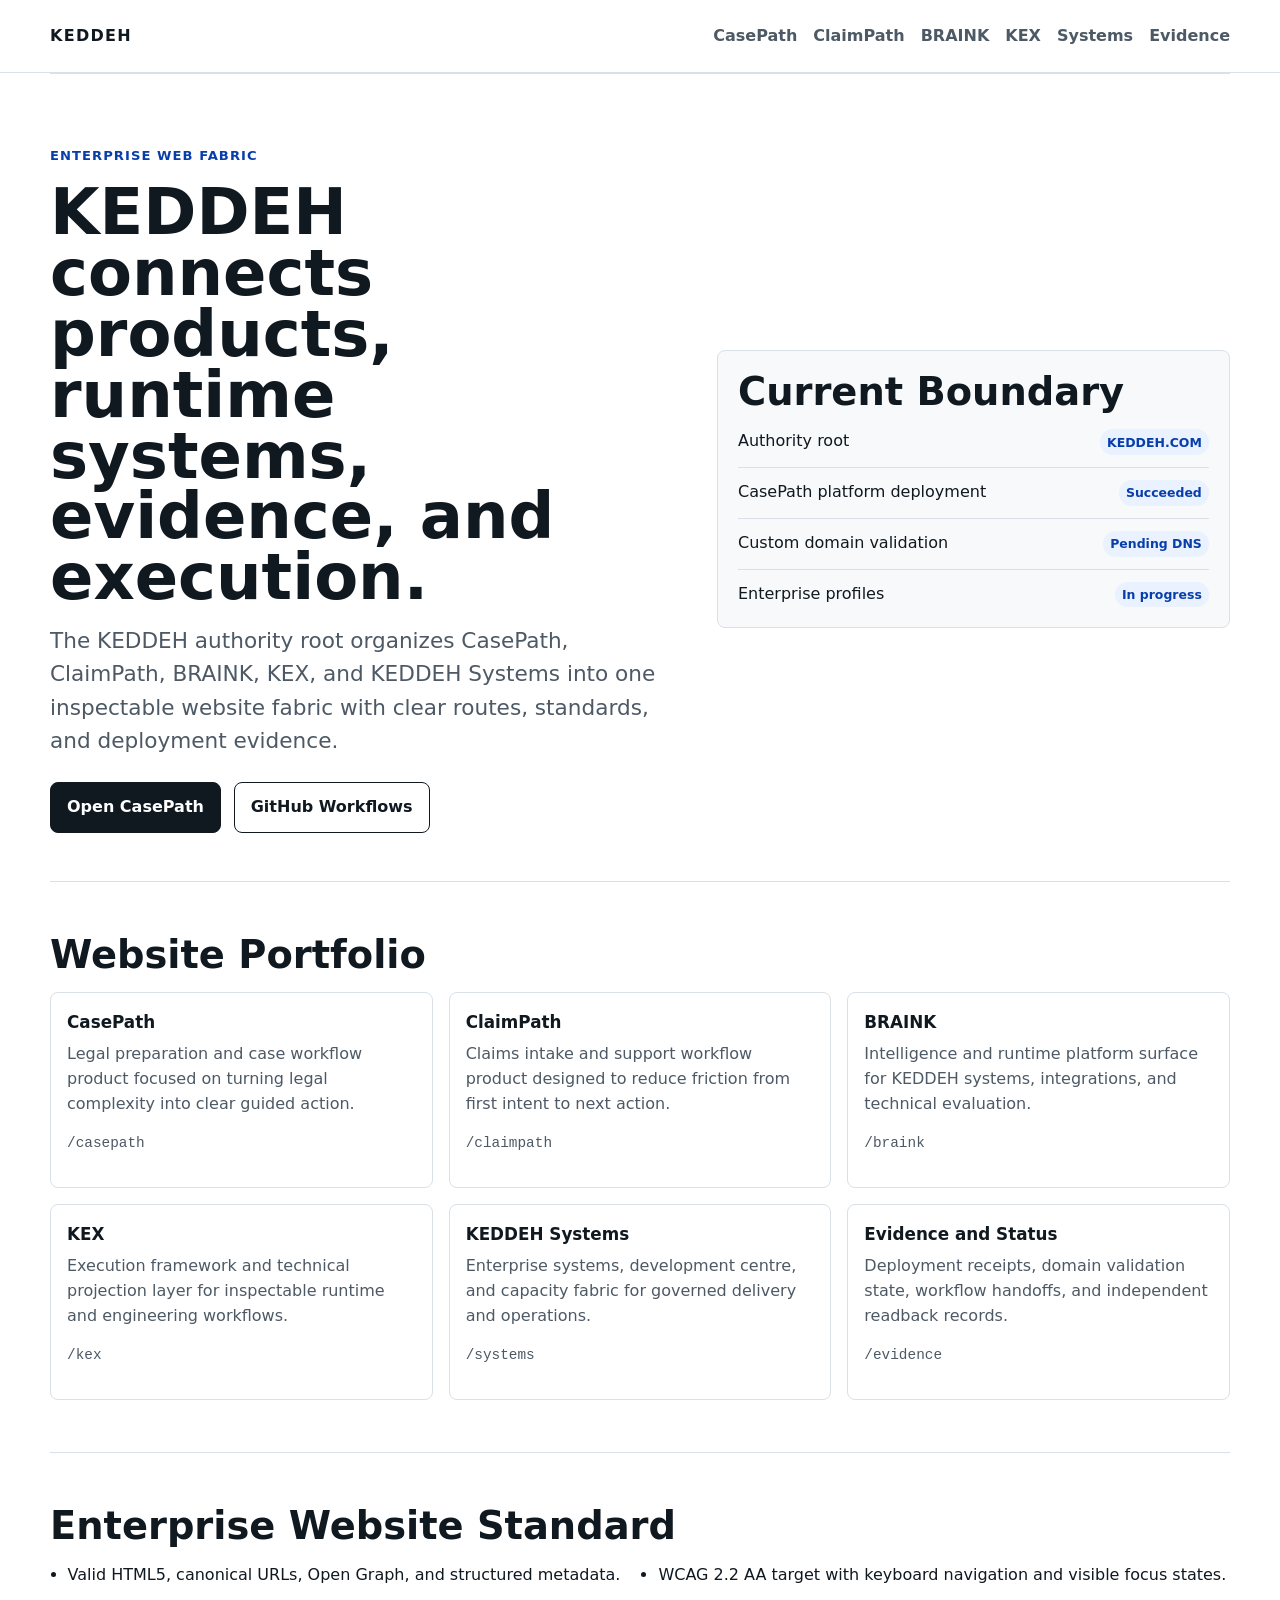
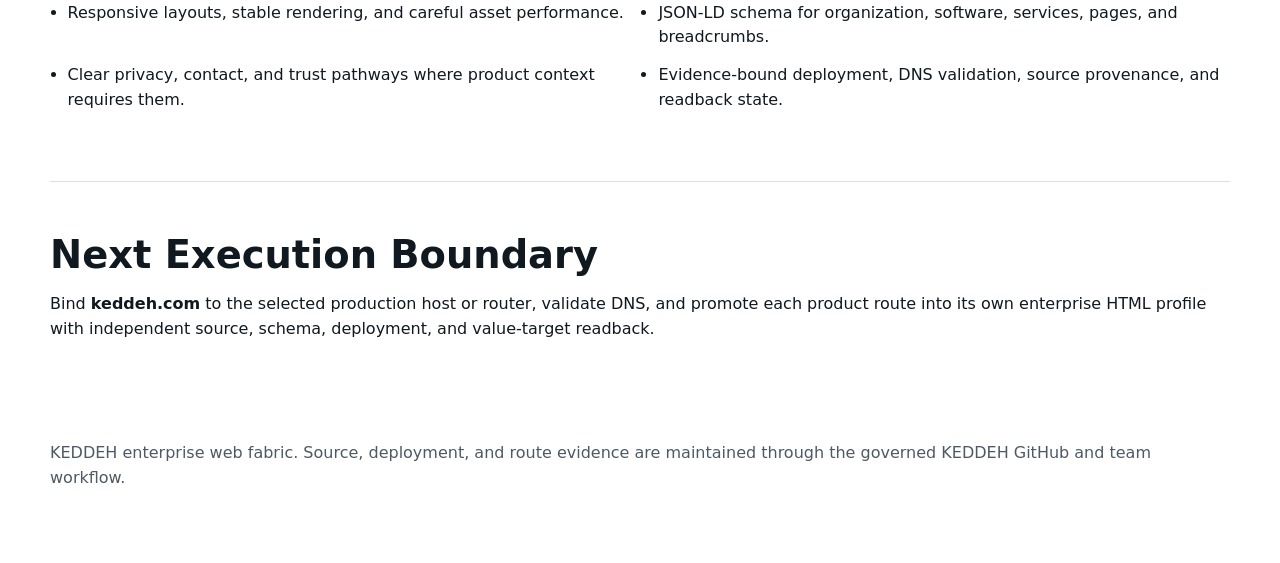
==== keddeh-web-fabric/keddeh.com/index.html @ a4ac2c2a "Implement KEDDEH.com enterprise root HTML profile" ====
<!doctype html>
<html lang="en-AU">
<head>
  <meta charset="utf-8">
  <meta name="viewport" content="width=device-width, initial-scale=1">
  <title>KEDDEH | Enterprise Web Fabric</title>
  <meta name="description" content="KEDDEH is the parent authority for CasePath, ClaimPath, BRAINK, KEX, and the KEDDEH Systems web fabric.">
  <link rel="canonical" href="https://keddeh.com/">
  <meta name="robots" content="index,follow">
  <meta property="og:type" content="website">
  <meta property="og:title" content="KEDDEH | Enterprise Web Fabric">
  <meta property="og:description" content="The KEDDEH authority root connecting products, runtime platforms, evidence, workflows, and systems.">
  <meta property="og:url" content="https://keddeh.com/">
  <meta name="twitter:card" content="summary_large_image">
  <meta name="theme-color" content="#101820">
  <script type="application/ld+json">
  {
    "@context": "https://schema.org",
    "@graph": [
      {
        "@type": "Organization",
        "@id": "https://keddeh.com/#organization",
        "name": "KEDDEH",
        "url": "https://keddeh.com/",
        "brand": [
          { "@type": "Brand", "name": "CasePath" },
          { "@type": "Brand", "name": "ClaimPath" },
          { "@type": "Brand", "name": "BRAINK" },
          { "@type": "Brand", "name": "KEX" },
          { "@type": "Brand", "name": "KEDDEH Systems" }
        ]
      },
      {
        "@type": "WebSite",
        "@id": "https://keddeh.com/#website",
        "name": "KEDDEH",
        "url": "https://keddeh.com/",
        "publisher": { "@id": "https://keddeh.com/#organization" }
      },
      {
        "@type": "WebPage",
        "@id": "https://keddeh.com/#webpage",
        "name": "KEDDEH Enterprise Web Fabric",
        "url": "https://keddeh.com/",
        "isPartOf": { "@id": "https://keddeh.com/#website" },
        "about": { "@id": "https://keddeh.com/#organization" }
      },
      {
        "@type": "BreadcrumbList",
        "@id": "https://keddeh.com/#breadcrumbs",
        "itemListElement": [
          { "@type": "ListItem", "position": 1, "name": "KEDDEH", "item": "https://keddeh.com/" }
        ]
      }
    ]
  }
  </script>
  <style>
    :root {
      color-scheme: light;
      --ink: #101820;
      --muted: #4d5965;
      --line: #d9e0e7;
      --panel: #f7f9fb;
      --accent: #0b5fff;
      --accent-dark: #073eaa;
      --white: #ffffff;
      font-family: Inter, ui-sans-serif, system-ui, -apple-system, BlinkMacSystemFont, "Segoe UI", sans-serif;
    }
    * { box-sizing: border-box; }
    body { margin: 0; color: var(--ink); background: var(--white); line-height: 1.55; }
    a { color: var(--accent-dark); }
    .skip-link { position: absolute; left: -999px; top: 0; background: var(--ink); color: var(--white); padding: .75rem 1rem; z-index: 10; }
    .skip-link:focus { left: 1rem; top: 1rem; }
    header { border-bottom: 1px solid var(--line); background: rgba(255,255,255,.96); position: sticky; top: 0; z-index: 5; }
    .nav, main, footer { width: min(1180px, calc(100% - 32px)); margin: 0 auto; }
    .nav { display: flex; align-items: center; justify-content: space-between; gap: 1rem; min-height: 72px; }
    .brand { font-weight: 800; letter-spacing: .08em; text-decoration: none; color: var(--ink); }
    nav ul { display: flex; flex-wrap: wrap; gap: .75rem 1rem; list-style: none; margin: 0; padding: 0; }
    nav a { text-decoration: none; color: var(--muted); font-weight: 650; }
    nav a:focus, nav a:hover { color: var(--ink); text-decoration: underline; text-underline-offset: 4px; }
    .hero { padding: 72px 0 48px; display: grid; grid-template-columns: minmax(0, 1.1fr) minmax(280px, .9fr); gap: 40px; align-items: center; }
    .eyebrow { color: var(--accent-dark); font-weight: 750; text-transform: uppercase; letter-spacing: .08em; font-size: .82rem; }
    h1 { font-size: clamp(2.4rem, 5vw, 5rem); line-height: .95; margin: .4rem 0 1rem; letter-spacing: 0; }
    h2 { font-size: clamp(1.7rem, 3vw, 2.5rem); line-height: 1.1; margin: 0 0 1rem; }
    h3 { margin: 0 0 .45rem; font-size: 1.05rem; }
    p { margin: 0 0 1rem; }
    .lead { font-size: clamp(1.1rem, 2vw, 1.35rem); color: var(--muted); max-width: 62ch; }
    .actions { display: flex; flex-wrap: wrap; gap: .8rem; margin-top: 1.5rem; }
    .button { display: inline-flex; align-items: center; justify-content: center; min-height: 44px; border-radius: 8px; padding: .75rem 1rem; font-weight: 750; text-decoration: none; border: 1px solid var(--ink); }
    .button.primary { background: var(--ink); color: var(--white); }
    .button.secondary { background: var(--white); color: var(--ink); }
    .status-panel { border: 1px solid var(--line); border-radius: 8px; padding: 1.25rem; background: var(--panel); }
    .status-list { display: grid; gap: .75rem; margin: 0; padding: 0; list-style: none; }
    .status-list li { display: flex; justify-content: space-between; gap: 1rem; padding-bottom: .75rem; border-bottom: 1px solid var(--line); }
    .status-list li:last-child { border-bottom: 0; padding-bottom: 0; }
    .tag { font-size: .78rem; font-weight: 800; padding: .2rem .45rem; border-radius: 999px; background: #eaf1ff; color: var(--accent-dark); white-space: nowrap; }
    section { padding: 52px 0; border-top: 1px solid var(--line); }
    .grid { display: grid; grid-template-columns: repeat(3, minmax(0, 1fr)); gap: 1rem; }
    .card { border: 1px solid var(--line); border-radius: 8px; padding: 1rem; background: var(--white); }
    .card p { color: var(--muted); }
    .route { font-family: ui-monospace, SFMono-Regular, Menlo, Consolas, monospace; font-size: .9rem; color: var(--accent-dark); overflow-wrap: anywhere; }
    .standards { display: grid; grid-template-columns: repeat(2, minmax(0, 1fr)); gap: .8rem 1.2rem; padding-left: 1.1rem; }
    footer { padding: 32px 0 56px; color: var(--muted); }
    @media (max-width: 820px) {
      .hero { grid-template-columns: 1fr; padding-top: 40px; }
      .grid { grid-template-columns: 1fr; }
      .standards { grid-template-columns: 1fr; }
      .nav { align-items: flex-start; flex-direction: column; padding: 1rem 0; }
    }
  </style>
</head>
<body>
  <a class="skip-link" href="#main">Skip to content</a>
  <header>
    <div class="nav" aria-label="Primary navigation">
      <a class="brand" href="/">KEDDEH</a>
      <nav>
        <ul>
          <li><a href="/casepath">CasePath</a></li>
          <li><a href="/claimpath">ClaimPath</a></li>
          <li><a href="/braink">BRAINK</a></li>
          <li><a href="/kex">KEX</a></li>
          <li><a href="/systems">Systems</a></li>
          <li><a href="/evidence">Evidence</a></li>
        </ul>
      </nav>
    </div>
  </header>
  <main id="main">
    <section class="hero" aria-labelledby="page-title">
      <div>
        <p class="eyebrow">Enterprise web fabric</p>
        <h1 id="page-title">KEDDEH connects products, runtime systems, evidence, and execution.</h1>
        <p class="lead">The KEDDEH authority root organizes CasePath, ClaimPath, BRAINK, KEX, and KEDDEH Systems into one inspectable website fabric with clear routes, standards, and deployment evidence.</p>
        <div class="actions" aria-label="Primary actions">
          <a class="button primary" href="/casepath">Open CasePath</a>
          <a class="button secondary" href="/workflows/github-agentic-access">GitHub Workflows</a>
        </div>
      </div>
      <aside class="status-panel" aria-label="Deployment status summary">
        <h2>Current Boundary</h2>
        <ul class="status-list">
          <li><span>Authority root</span><span class="tag">KEDDEH.COM</span></li>
          <li><span>CasePath platform deployment</span><span class="tag">Succeeded</span></li>
          <li><span>Custom domain validation</span><span class="tag">Pending DNS</span></li>
          <li><span>Enterprise profiles</span><span class="tag">In progress</span></li>
        </ul>
      </aside>
    </section>

    <section aria-labelledby="portfolio-title">
      <h2 id="portfolio-title">Website Portfolio</h2>
      <div class="grid">
        <article class="card">
          <h3>CasePath</h3>
          <p>Legal preparation and case workflow product focused on turning legal complexity into clear guided action.</p>
          <p class="route">/casepath</p>
        </article>
        <article class="card">
          <h3>ClaimPath</h3>
          <p>Claims intake and support workflow product designed to reduce friction from first intent to next action.</p>
          <p class="route">/claimpath</p>
        </article>
        <article class="card">
          <h3>BRAINK</h3>
          <p>Intelligence and runtime platform surface for KEDDEH systems, integrations, and technical evaluation.</p>
          <p class="route">/braink</p>
        </article>
        <article class="card">
          <h3>KEX</h3>
          <p>Execution framework and technical projection layer for inspectable runtime and engineering workflows.</p>
          <p class="route">/kex</p>
        </article>
        <article class="card">
          <h3>KEDDEH Systems</h3>
          <p>Enterprise systems, development centre, and capacity fabric for governed delivery and operations.</p>
          <p class="route">/systems</p>
        </article>
        <article class="card">
          <h3>Evidence and Status</h3>
          <p>Deployment receipts, domain validation state, workflow handoffs, and independent readback records.</p>
          <p class="route">/evidence</p>
        </article>
      </div>
    </section>

    <section aria-labelledby="standards-title">
      <h2 id="standards-title">Enterprise Website Standard</h2>
      <ul class="standards">
        <li>Valid HTML5, canonical URLs, Open Graph, and structured metadata.</li>
        <li>WCAG 2.2 AA target with keyboard navigation and visible focus states.</li>
        <li>Responsive layouts, stable rendering, and careful asset performance.</li>
        <li>JSON-LD schema for organization, software, services, pages, and breadcrumbs.</li>
        <li>Clear privacy, contact, and trust pathways where product context requires them.</li>
        <li>Evidence-bound deployment, DNS validation, source provenance, and readback state.</li>
      </ul>
    </section>

    <section aria-labelledby="next-title">
      <h2 id="next-title">Next Execution Boundary</h2>
      <p>Bind <strong>keddeh.com</strong> to the selected production host or router, validate DNS, and promote each product route into its own enterprise HTML profile with independent source, schema, deployment, and value-target readback.</p>
    </section>
  </main>
  <footer>
    <p>KEDDEH enterprise web fabric. Source, deployment, and route evidence are maintained through the governed KEDDEH GitHub and team workflow.</p>
  </footer>
</body>
</html>
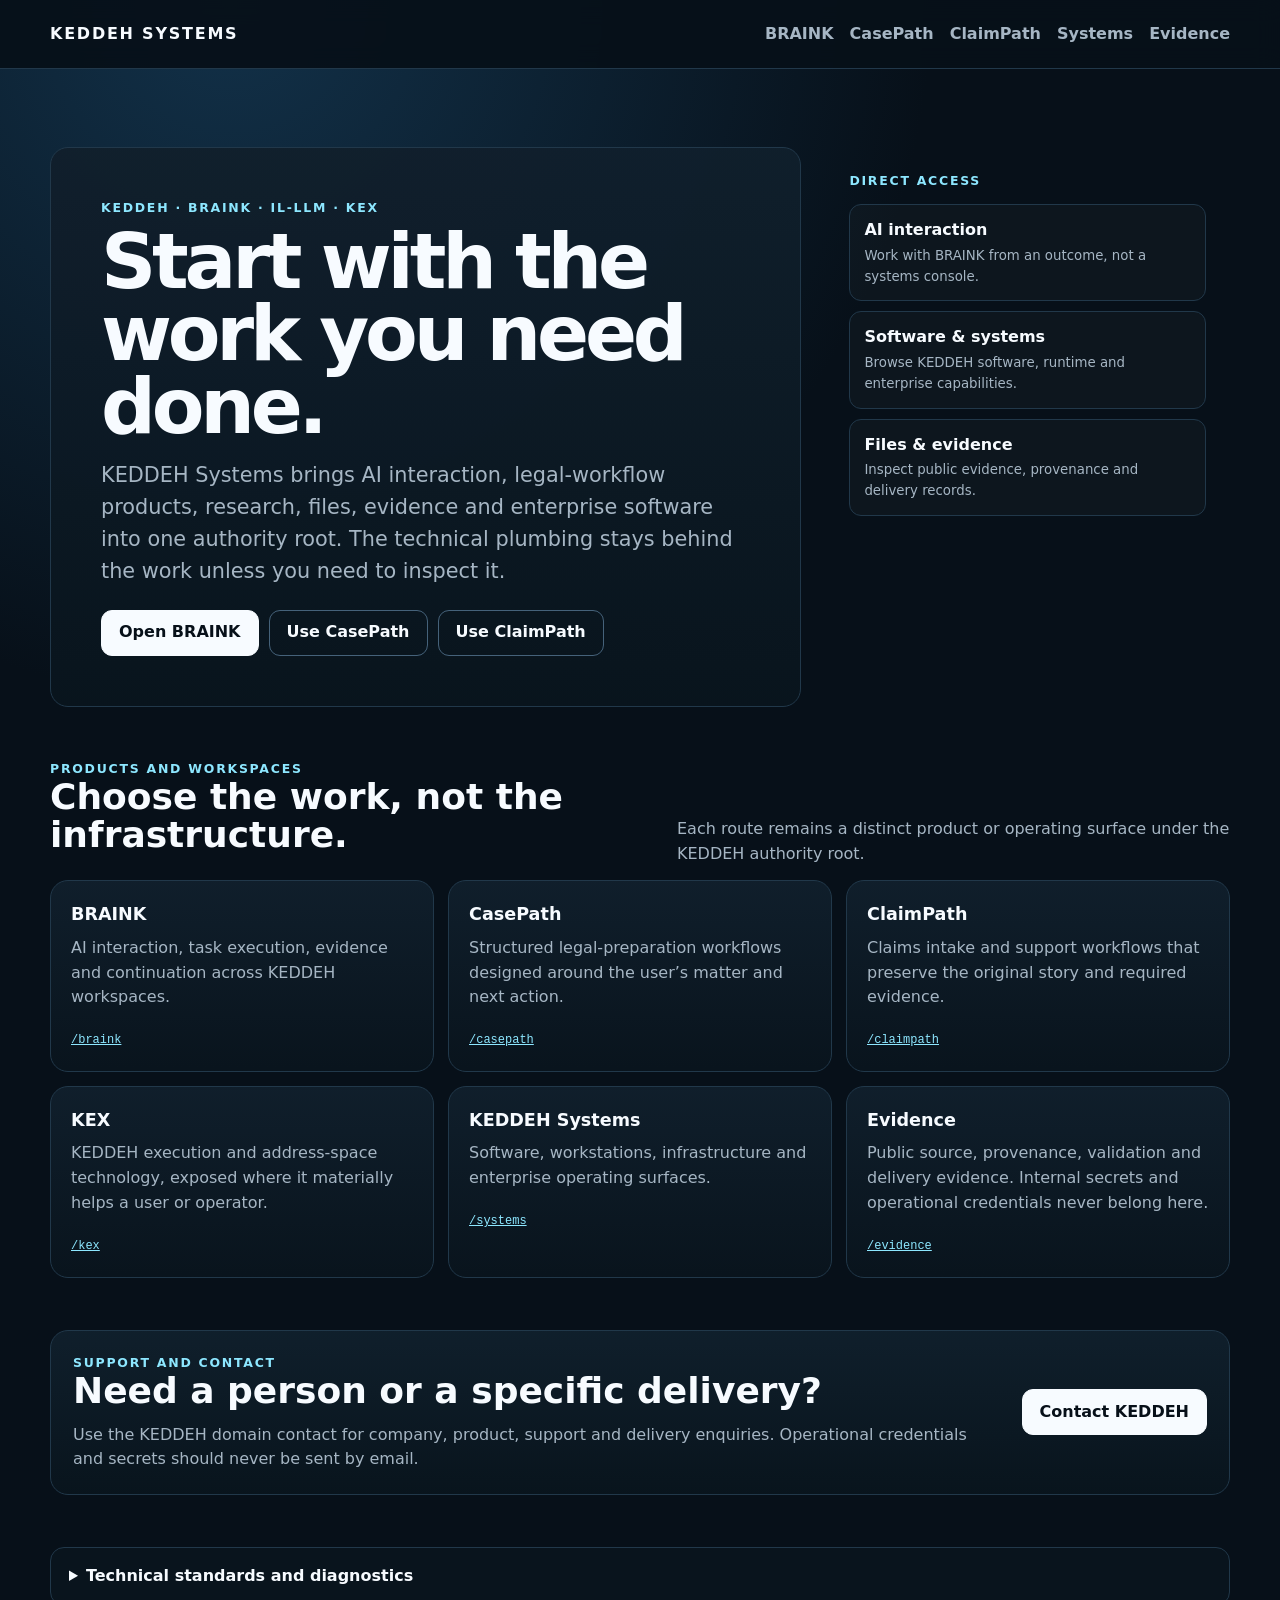
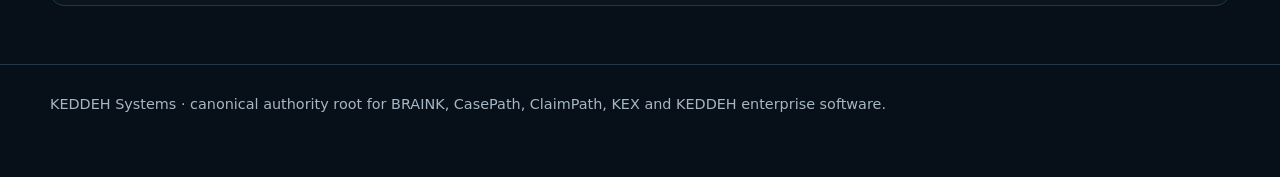
==== commit 70c1a940: "feat: overhaul actual keddeh.com frontage around user workflows" ====
--- a/keddeh-web-fabric/keddeh.com/index.html
+++ b/keddeh-web-fabric/keddeh.com/index.html
@@ -3,207 +3,232 @@
 <head>
   <meta charset="utf-8">
   <meta name="viewport" content="width=device-width, initial-scale=1">
-  <title>KEDDEH | Enterprise Web Fabric</title>
-  <meta name="description" content="KEDDEH is the parent authority for CasePath, ClaimPath, BRAINK, KEX, and the KEDDEH Systems web fabric.">
+  <title>KEDDEH Systems | BRAINK, CasePath, ClaimPath and KEX</title>
+  <meta name="description" content="KEDDEH Systems is the authority root for BRAINK, CasePath, ClaimPath, KEX and KEDDEH enterprise software. Start with the work you need done, then move into the relevant product, service or evidence surface.">
   <link rel="canonical" href="https://keddeh.com/">
   <meta name="robots" content="index,follow">
   <meta property="og:type" content="website">
-  <meta property="og:title" content="KEDDEH | Enterprise Web Fabric">
-  <meta property="og:description" content="The KEDDEH authority root connecting products, runtime platforms, evidence, workflows, and systems.">
+  <meta property="og:title" content="KEDDEH Systems">
+  <meta property="og:description" content="BRAINK, CasePath, ClaimPath, KEX and KEDDEH enterprise software from one authority root.">
   <meta property="og:url" content="https://keddeh.com/">
   <meta name="twitter:card" content="summary_large_image">
-  <meta name="theme-color" content="#101820">
+  <meta name="theme-color" content="#071019">
   <script type="application/ld+json">
   {
-    "@context": "https://schema.org",
-    "@graph": [
-      {
-        "@type": "Organization",
-        "@id": "https://keddeh.com/#organization",
-        "name": "KEDDEH",
-        "url": "https://keddeh.com/",
-        "brand": [
-          { "@type": "Brand", "name": "CasePath" },
-          { "@type": "Brand", "name": "ClaimPath" },
-          { "@type": "Brand", "name": "BRAINK" },
-          { "@type": "Brand", "name": "KEX" },
-          { "@type": "Brand", "name": "KEDDEH Systems" }
+    "@context":"https://schema.org",
+    "@graph":[
+      {
+        "@type":"Organization",
+        "@id":"https://keddeh.com/#organization",
+        "name":"KEDDEH Systems",
+        "url":"https://keddeh.com/",
+        "email":"aboudy@keddeh.com",
+        "brand":[
+          {"@type":"Brand","name":"BRAINK"},
+          {"@type":"Brand","name":"CasePath"},
+          {"@type":"Brand","name":"ClaimPath"},
+          {"@type":"Brand","name":"KEX"}
         ]
       },
       {
-        "@type": "WebSite",
-        "@id": "https://keddeh.com/#website",
-        "name": "KEDDEH",
-        "url": "https://keddeh.com/",
-        "publisher": { "@id": "https://keddeh.com/#organization" }
-      },
-      {
-        "@type": "WebPage",
-        "@id": "https://keddeh.com/#webpage",
-        "name": "KEDDEH Enterprise Web Fabric",
-        "url": "https://keddeh.com/",
-        "isPartOf": { "@id": "https://keddeh.com/#website" },
-        "about": { "@id": "https://keddeh.com/#organization" }
-      },
-      {
-        "@type": "BreadcrumbList",
-        "@id": "https://keddeh.com/#breadcrumbs",
-        "itemListElement": [
-          { "@type": "ListItem", "position": 1, "name": "KEDDEH", "item": "https://keddeh.com/" }
+        "@type":"WebSite",
+        "@id":"https://keddeh.com/#website",
+        "name":"KEDDEH Systems",
+        "url":"https://keddeh.com/",
+        "publisher":{"@id":"https://keddeh.com/#organization"}
+      },
+      {
+        "@type":"WebPage",
+        "@id":"https://keddeh.com/#webpage",
+        "name":"KEDDEH Systems",
+        "url":"https://keddeh.com/",
+        "isPartOf":{"@id":"https://keddeh.com/#website"},
+        "about":{"@id":"https://keddeh.com/#organization"}
+      },
+      {
+        "@type":"BreadcrumbList",
+        "@id":"https://keddeh.com/#breadcrumbs",
+        "itemListElement":[
+          {"@type":"ListItem","position":1,"name":"KEDDEH Systems","item":"https://keddeh.com/"}
         ]
+      },
+      {
+        "@type":"Service",
+        "@id":"https://keddeh.com/#braink-service",
+        "name":"BRAINK",
+        "provider":{"@id":"https://keddeh.com/#organization"},
+        "url":"https://keddeh.com/braink"
       }
     ]
   }
   </script>
   <style>
-    :root {
-      color-scheme: light;
-      --ink: #101820;
-      --muted: #4d5965;
-      --line: #d9e0e7;
-      --panel: #f7f9fb;
-      --accent: #0b5fff;
-      --accent-dark: #073eaa;
-      --white: #ffffff;
-      font-family: Inter, ui-sans-serif, system-ui, -apple-system, BlinkMacSystemFont, "Segoe UI", sans-serif;
+    :root{
+      color-scheme:dark;
+      --bg:#071019;
+      --panel:#0d1822;
+      --panel2:#101f2c;
+      --ink:#f7fbff;
+      --muted:#a6b6c4;
+      --line:#21384a;
+      --accent:#8de7ff;
+      --accent2:#c8f3ff;
+      --focus:#f4d35e;
+      font-family:Inter,ui-sans-serif,system-ui,-apple-system,BlinkMacSystemFont,"Segoe UI",sans-serif
     }
-    * { box-sizing: border-box; }
-    body { margin: 0; color: var(--ink); background: var(--white); line-height: 1.55; }
-    a { color: var(--accent-dark); }
-    .skip-link { position: absolute; left: -999px; top: 0; background: var(--ink); color: var(--white); padding: .75rem 1rem; z-index: 10; }
-    .skip-link:focus { left: 1rem; top: 1rem; }
-    header { border-bottom: 1px solid var(--line); background: rgba(255,255,255,.96); position: sticky; top: 0; z-index: 5; }
-    .nav, main, footer { width: min(1180px, calc(100% - 32px)); margin: 0 auto; }
-    .nav { display: flex; align-items: center; justify-content: space-between; gap: 1rem; min-height: 72px; }
-    .brand { font-weight: 800; letter-spacing: .08em; text-decoration: none; color: var(--ink); }
-    nav ul { display: flex; flex-wrap: wrap; gap: .75rem 1rem; list-style: none; margin: 0; padding: 0; }
-    nav a { text-decoration: none; color: var(--muted); font-weight: 650; }
-    nav a:focus, nav a:hover { color: var(--ink); text-decoration: underline; text-underline-offset: 4px; }
-    .hero { padding: 72px 0 48px; display: grid; grid-template-columns: minmax(0, 1.1fr) minmax(280px, .9fr); gap: 40px; align-items: center; }
-    .eyebrow { color: var(--accent-dark); font-weight: 750; text-transform: uppercase; letter-spacing: .08em; font-size: .82rem; }
-    h1 { font-size: clamp(2.4rem, 5vw, 5rem); line-height: .95; margin: .4rem 0 1rem; letter-spacing: 0; }
-    h2 { font-size: clamp(1.7rem, 3vw, 2.5rem); line-height: 1.1; margin: 0 0 1rem; }
-    h3 { margin: 0 0 .45rem; font-size: 1.05rem; }
-    p { margin: 0 0 1rem; }
-    .lead { font-size: clamp(1.1rem, 2vw, 1.35rem); color: var(--muted); max-width: 62ch; }
-    .actions { display: flex; flex-wrap: wrap; gap: .8rem; margin-top: 1.5rem; }
-    .button { display: inline-flex; align-items: center; justify-content: center; min-height: 44px; border-radius: 8px; padding: .75rem 1rem; font-weight: 750; text-decoration: none; border: 1px solid var(--ink); }
-    .button.primary { background: var(--ink); color: var(--white); }
-    .button.secondary { background: var(--white); color: var(--ink); }
-    .status-panel { border: 1px solid var(--line); border-radius: 8px; padding: 1.25rem; background: var(--panel); }
-    .status-list { display: grid; gap: .75rem; margin: 0; padding: 0; list-style: none; }
-    .status-list li { display: flex; justify-content: space-between; gap: 1rem; padding-bottom: .75rem; border-bottom: 1px solid var(--line); }
-    .status-list li:last-child { border-bottom: 0; padding-bottom: 0; }
-    .tag { font-size: .78rem; font-weight: 800; padding: .2rem .45rem; border-radius: 999px; background: #eaf1ff; color: var(--accent-dark); white-space: nowrap; }
-    section { padding: 52px 0; border-top: 1px solid var(--line); }
-    .grid { display: grid; grid-template-columns: repeat(3, minmax(0, 1fr)); gap: 1rem; }
-    .card { border: 1px solid var(--line); border-radius: 8px; padding: 1rem; background: var(--white); }
-    .card p { color: var(--muted); }
-    .route { font-family: ui-monospace, SFMono-Regular, Menlo, Consolas, monospace; font-size: .9rem; color: var(--accent-dark); overflow-wrap: anywhere; }
-    .standards { display: grid; grid-template-columns: repeat(2, minmax(0, 1fr)); gap: .8rem 1.2rem; padding-left: 1.1rem; }
-    footer { padding: 32px 0 56px; color: var(--muted); }
-    @media (max-width: 820px) {
-      .hero { grid-template-columns: 1fr; padding-top: 40px; }
-      .grid { grid-template-columns: 1fr; }
-      .standards { grid-template-columns: 1fr; }
-      .nav { align-items: flex-start; flex-direction: column; padding: 1rem 0; }
-    }
+    *{box-sizing:border-box}
+    html{scroll-behavior:smooth}
+    body{margin:0;background:radial-gradient(circle at 18% 0,#123149 0,transparent 34%),var(--bg);color:var(--ink);line-height:1.55}
+    a{color:inherit}
+    a:focus-visible,button:focus-visible{outline:3px solid var(--focus);outline-offset:3px}
+    .skip{position:absolute;left:-999px;top:0;background:var(--ink);color:var(--bg);padding:.75rem 1rem;z-index:30}
+    .skip:focus{left:1rem;top:1rem}
+    .wrap{width:min(1180px,calc(100% - 32px));margin:auto}
+    header{position:sticky;top:0;z-index:20;background:rgba(7,16,25,.94);backdrop-filter:blur(12px);border-bottom:1px solid var(--line)}
+    .nav{min-height:68px;display:flex;align-items:center;justify-content:space-between;gap:20px}
+    .brand{text-decoration:none;font-weight:850;letter-spacing:.11em}
+    nav ul{display:flex;gap:16px;flex-wrap:wrap;list-style:none;margin:0;padding:0}
+    nav a{text-decoration:none;color:var(--muted);font-weight:650}
+    nav a:hover{text-decoration:underline;text-underline-offset:4px;color:var(--ink)}
+    main{padding:34px 0 58px}
+    .hero{display:grid;grid-template-columns:minmax(0,1.3fr) minmax(280px,.7fr);gap:24px;align-items:stretch;padding:44px 0 26px}
+    .hero-main,.card,.support{border:1px solid var(--line);background:linear-gradient(180deg,rgba(16,31,44,.96),rgba(9,20,29,.96));border-radius:18px}
+    .hero-main{padding:clamp(24px,5vw,50px)}
+    .eyebrow{font-size:.78rem;text-transform:uppercase;letter-spacing:.14em;color:var(--accent);font-weight:800}
+    h1{font-size:clamp(2.5rem,6vw,5.8rem);line-height:.94;letter-spacing:-.055em;margin:.55rem 0 1rem}
+    h2{font-size:clamp(1.55rem,3vw,2.25rem);line-height:1.05;margin:0 0 .8rem}
+    h3{margin:0 0 .45rem;font-size:1.1rem}
+    p{margin:0 0 1rem}
+    .lead{font-size:clamp(1.08rem,2vw,1.3rem);color:var(--muted);max-width:62ch}
+    .actions{display:flex;gap:10px;flex-wrap:wrap;margin-top:22px}
+    .button{display:inline-flex;align-items:center;justify-content:center;min-height:46px;padding:0 17px;border-radius:11px;text-decoration:none;font-weight:780;border:1px solid var(--ink)}
+    .button.primary{background:var(--ink);color:var(--bg)}
+    .button.secondary{background:transparent;color:var(--ink);border-color:#45627a}
+    .quick{padding:24px}
+    .quick ul{list-style:none;padding:0;margin:14px 0 0;display:grid;gap:10px}
+    .quick a{display:block;padding:13px 14px;border:1px solid var(--line);border-radius:12px;background:rgba(255,255,255,.025);text-decoration:none}
+    .quick small{display:block;color:var(--muted);margin-top:3px}
+    section{padding:26px 0}
+    .section-head{display:flex;justify-content:space-between;gap:16px;align-items:end;margin-bottom:14px}
+    .section-head p{color:var(--muted);max-width:62ch;margin:0}
+    .grid{display:grid;grid-template-columns:repeat(3,minmax(0,1fr));gap:14px}
+    .card{padding:20px}
+    .card p{color:var(--muted)}
+    .route{font:12px ui-monospace,SFMono-Regular,Menlo,monospace;color:var(--accent);overflow-wrap:anywhere}
+    .support{padding:22px;display:grid;grid-template-columns:1fr auto;gap:20px;align-items:center}
+    .support p{color:var(--muted);margin:0}
+    details{margin-top:26px;border:1px solid var(--line);border-radius:14px;background:#09141d}
+    summary{cursor:pointer;padding:16px 18px;font-weight:750}
+    .diag{padding:0 18px 18px;color:var(--muted);font-size:.92rem}
+    footer{border-top:1px solid var(--line);padding:28px 0 46px;color:var(--muted);font-size:.9rem}
+    @media(max-width:900px){.hero{grid-template-columns:1fr}.grid{grid-template-columns:1fr}.support{grid-template-columns:1fr}.nav{align-items:flex-start;flex-direction:column;padding:14px 0}}
   </style>
 </head>
 <body>
-  <a class="skip-link" href="#main">Skip to content</a>
+  <a class="skip" href="#main">Skip to content</a>
   <header>
-    <div class="nav" aria-label="Primary navigation">
-      <a class="brand" href="/">KEDDEH</a>
-      <nav>
+    <div class="wrap nav">
+      <a class="brand" href="/">KEDDEH SYSTEMS</a>
+      <nav aria-label="Primary navigation">
         <ul>
+          <li><a href="/braink">BRAINK</a></li>
           <li><a href="/casepath">CasePath</a></li>
           <li><a href="/claimpath">ClaimPath</a></li>
-          <li><a href="/braink">BRAINK</a></li>
-          <li><a href="/kex">KEX</a></li>
           <li><a href="/systems">Systems</a></li>
           <li><a href="/evidence">Evidence</a></li>
         </ul>
       </nav>
     </div>
   </header>
-  <main id="main">
-    <section class="hero" aria-labelledby="page-title">
-      <div>
-        <p class="eyebrow">Enterprise web fabric</p>
-        <h1 id="page-title">KEDDEH connects products, runtime systems, evidence, and execution.</h1>
-        <p class="lead">The KEDDEH authority root organizes CasePath, ClaimPath, BRAINK, KEX, and KEDDEH Systems into one inspectable website fabric with clear routes, standards, and deployment evidence.</p>
-        <div class="actions" aria-label="Primary actions">
-          <a class="button primary" href="/casepath">Open CasePath</a>
-          <a class="button secondary" href="/workflows/github-agentic-access">GitHub Workflows</a>
+
+  <main id="main" class="wrap">
+    <section class="hero" aria-labelledby="hero-title">
+      <article class="hero-main">
+        <div class="eyebrow">KEDDEH · BRAINK · IL-LLM · KEX</div>
+        <h1 id="hero-title">Start with the work you need done.</h1>
+        <p class="lead">KEDDEH Systems brings AI interaction, legal-workflow products, research, files, evidence and enterprise software into one authority root. The technical plumbing stays behind the work unless you need to inspect it.</p>
+        <div class="actions">
+          <a class="button primary" href="/braink">Open BRAINK</a>
+          <a class="button secondary" href="/casepath">Use CasePath</a>
+          <a class="button secondary" href="/claimpath">Use ClaimPath</a>
         </div>
-      </div>
-      <aside class="status-panel" aria-label="Deployment status summary">
-        <h2>Current Boundary</h2>
-        <ul class="status-list">
-          <li><span>Authority root</span><span class="tag">KEDDEH.COM</span></li>
-          <li><span>CasePath platform deployment</span><span class="tag">Succeeded</span></li>
-          <li><span>Custom domain validation</span><span class="tag">Pending DNS</span></li>
-          <li><span>Enterprise profiles</span><span class="tag">In progress</span></li>
+      </article>
+
+      <aside class="quick" aria-label="Quick actions">
+        <div class="eyebrow">Direct access</div>
+        <ul>
+          <li><a href="/braink"><strong>AI interaction</strong><small>Work with BRAINK from an outcome, not a systems console.</small></a></li>
+          <li><a href="/systems"><strong>Software & systems</strong><small>Browse KEDDEH software, runtime and enterprise capabilities.</small></a></li>
+          <li><a href="/evidence"><strong>Files & evidence</strong><small>Inspect public evidence, provenance and delivery records.</small></a></li>
         </ul>
       </aside>
     </section>
 
-    <section aria-labelledby="portfolio-title">
-      <h2 id="portfolio-title">Website Portfolio</h2>
+    <section aria-labelledby="products-title">
+      <div class="section-head">
+        <div>
+          <div class="eyebrow">Products and workspaces</div>
+          <h2 id="products-title">Choose the work, not the infrastructure.</h2>
+        </div>
+        <p>Each route remains a distinct product or operating surface under the KEDDEH authority root.</p>
+      </div>
       <div class="grid">
         <article class="card">
+          <h3>BRAINK</h3>
+          <p>AI interaction, task execution, evidence and continuation across KEDDEH workspaces.</p>
+          <a class="route" href="/braink">/braink</a>
+        </article>
+        <article class="card">
           <h3>CasePath</h3>
-          <p>Legal preparation and case workflow product focused on turning legal complexity into clear guided action.</p>
-          <p class="route">/casepath</p>
+          <p>Structured legal-preparation workflows designed around the user’s matter and next action.</p>
+          <a class="route" href="/casepath">/casepath</a>
         </article>
         <article class="card">
           <h3>ClaimPath</h3>
-          <p>Claims intake and support workflow product designed to reduce friction from first intent to next action.</p>
-          <p class="route">/claimpath</p>
-        </article>
-        <article class="card">
-          <h3>BRAINK</h3>
-          <p>Intelligence and runtime platform surface for KEDDEH systems, integrations, and technical evaluation.</p>
-          <p class="route">/braink</p>
+          <p>Claims intake and support workflows that preserve the original story and required evidence.</p>
+          <a class="route" href="/claimpath">/claimpath</a>
         </article>
         <article class="card">
           <h3>KEX</h3>
-          <p>Execution framework and technical projection layer for inspectable runtime and engineering workflows.</p>
-          <p class="route">/kex</p>
+          <p>KEDDEH execution and address-space technology, exposed where it materially helps a user or operator.</p>
+          <a class="route" href="/kex">/kex</a>
         </article>
         <article class="card">
           <h3>KEDDEH Systems</h3>
-          <p>Enterprise systems, development centre, and capacity fabric for governed delivery and operations.</p>
-          <p class="route">/systems</p>
-        </article>
-        <article class="card">
-          <h3>Evidence and Status</h3>
-          <p>Deployment receipts, domain validation state, workflow handoffs, and independent readback records.</p>
-          <p class="route">/evidence</p>
+          <p>Software, workstations, infrastructure and enterprise operating surfaces.</p>
+          <a class="route" href="/systems">/systems</a>
+        </article>
+        <article class="card">
+          <h3>Evidence</h3>
+          <p>Public source, provenance, validation and delivery evidence. Internal secrets and operational credentials never belong here.</p>
+          <a class="route" href="/evidence">/evidence</a>
         </article>
       </div>
     </section>
 
-    <section aria-labelledby="standards-title">
-      <h2 id="standards-title">Enterprise Website Standard</h2>
-      <ul class="standards">
-        <li>Valid HTML5, canonical URLs, Open Graph, and structured metadata.</li>
-        <li>WCAG 2.2 AA target with keyboard navigation and visible focus states.</li>
-        <li>Responsive layouts, stable rendering, and careful asset performance.</li>
-        <li>JSON-LD schema for organization, software, services, pages, and breadcrumbs.</li>
-        <li>Clear privacy, contact, and trust pathways where product context requires them.</li>
-        <li>Evidence-bound deployment, DNS validation, source provenance, and readback state.</li>
-      </ul>
+    <section aria-labelledby="support-title">
+      <div class="support">
+        <div>
+          <div class="eyebrow">Support and contact</div>
+          <h2 id="support-title">Need a person or a specific delivery?</h2>
+          <p>Use the KEDDEH domain contact for company, product, support and delivery enquiries. Operational credentials and secrets should never be sent by email.</p>
+        </div>
+        <a class="button primary" href="mailto:aboudy@keddeh.com">Contact KEDDEH</a>
+      </div>
     </section>
 
-    <section aria-labelledby="next-title">
-      <h2 id="next-title">Next Execution Boundary</h2>
-      <p>Bind <strong>keddeh.com</strong> to the selected production host or router, validate DNS, and promote each product route into its own enterprise HTML profile with independent source, schema, deployment, and value-target readback.</p>
-    </section>
+    <details>
+      <summary>Technical standards and diagnostics</summary>
+      <div class="diag">
+        <p>This public frontage targets valid HTML5, responsive interaction, keyboard accessibility and WCAG 2.2 AA design discipline, deliberate route metadata, HTTPS-only publication, structured data, source provenance and evidence-bound deployment. A published page does not by itself prove production health, accessibility conformance, performance targets, DNS correctness or runtime availability; those require independent readback.</p>
+      </div>
+    </details>
   </main>
+
   <footer>
-    <p>KEDDEH enterprise web fabric. Source, deployment, and route evidence are maintained through the governed KEDDEH GitHub and team workflow.</p>
+    <div class="wrap">
+      <p>KEDDEH Systems · canonical authority root for BRAINK, CasePath, ClaimPath, KEX and KEDDEH enterprise software.</p>
+    </div>
   </footer>
 </body>
-</html>+</html>
